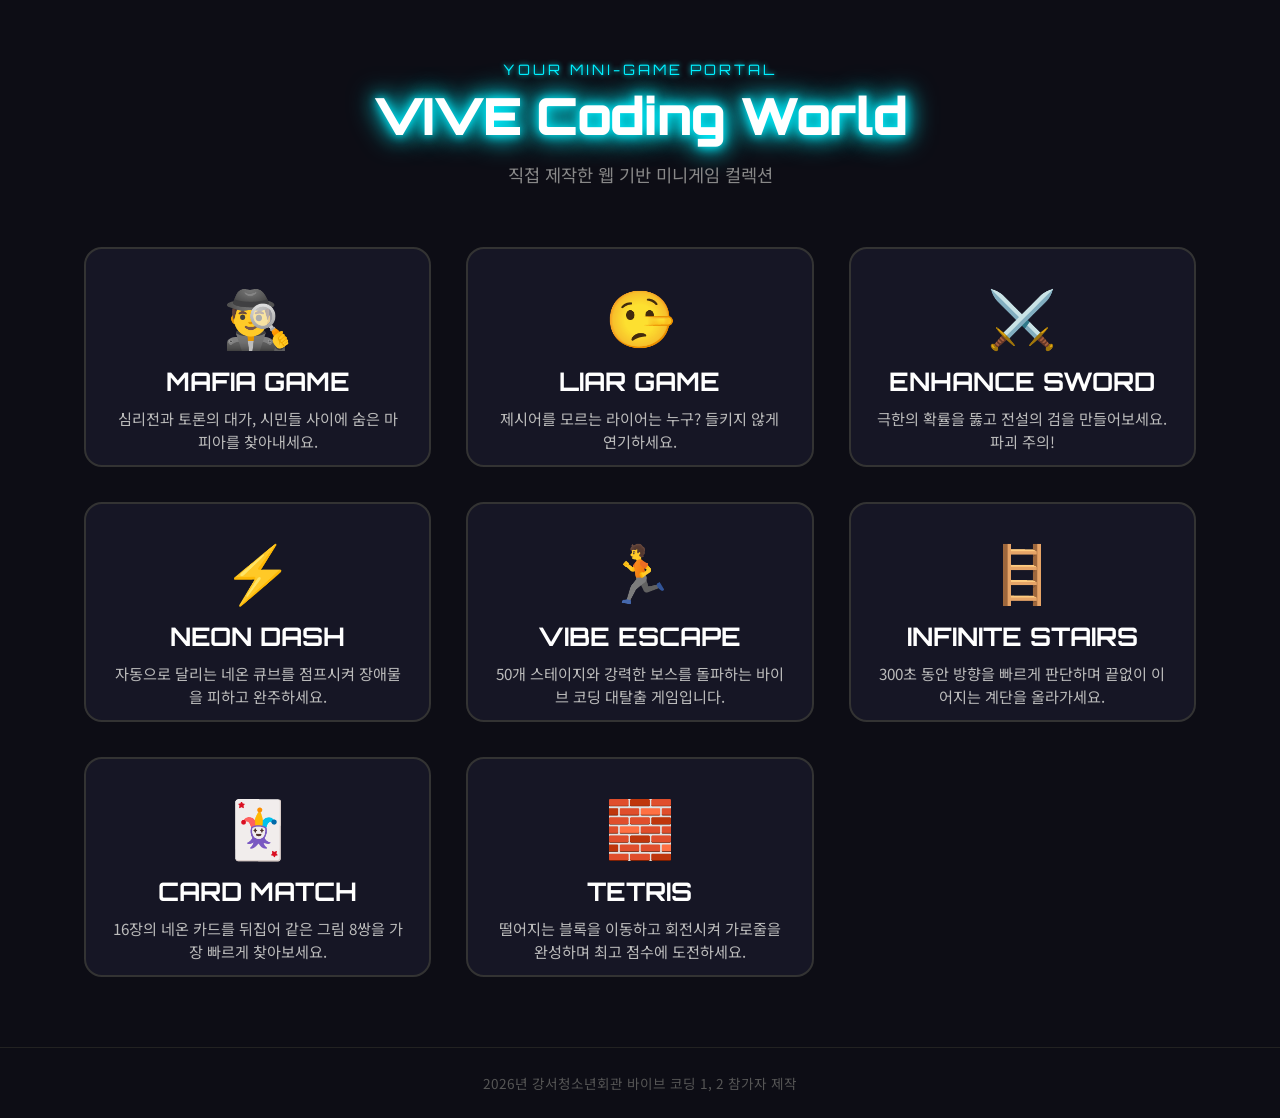
==== index.html @ 52a8bf23 "Add Tetris arcade card" ====
<!DOCTYPE html>
<html lang="ko">
<head>
    <meta charset="UTF-8">
    <meta name="viewport" content="width=device-width, initial-scale=1.0">
    <title>VIVE Coding World - 미니게임 아케이드</title>
    <!-- 구글 폰트 (네온/사이버펑크 스타일에 어울림) -->
    <link href="https://fonts.googleapis.com/css2?family=Orbitron:wght@500;900&family=Noto+Sans+KR:wght@400;700&display=swap" rel="stylesheet">
    <style>
        :root {
            --bg-color: #0d0d15;
            --text-color: #ffffff;
            --neon-primary: #00f0ff; /* 청록색 네온 */
            --neon-secondary: #ff0055; /* 핑크색 네온 */
            --card-bg: #161625;
            --border-color: #333;
        }

        * {
            box-sizing: border-box;
            margin: 0;
            padding: 0;
            user-select: none; /* 텍스트 선택 방지 */
        }

        body {
            background-color: var(--bg-color);
            color: var(--text-color);
            font-family: 'Noto Sans KR', sans-serif;
            margin: 0;
            padding: 0;
            display: flex;
            flex-direction: column;
            align-items: center;
            min-height: 100vh;
        }

        header {
            margin-top: 60px;
            margin-bottom: 40px;
            text-align: center;
        }

        header p.brand {
            font-family: 'Orbitron', sans-serif;
            font-size: 0.9rem;
            color: var(--neon-primary);
            letter-spacing: 3px;
            text-shadow: 0 0 5px var(--neon-primary);
            margin-bottom: 5px;
        }

        h1 {
            font-family: 'Orbitron', sans-serif;
            font-size: 3.2rem;
            font-weight: 900;
            color: white;
            text-shadow: 0 0 10px var(--neon-primary), 0 0 20px var(--neon-primary), 0 0 30px var(--neon-primary);
            margin: 0;
            letter-spacing: -1px;
        }

        .subtitle {
            color: #888;
            font-size: 1.1rem;
            margin-top: 15px;
            font-weight: 400;
        }

        /* 게임 리스트 컨테이너 */
        .game-container {
            display: grid;
            grid-template-columns: repeat(auto-fit, minmax(300px, 1fr));
            gap: 35px;
            width: 90%;
            max-width: 1200px;
            padding: 20px;
            margin-bottom: 50px;
        }

        /* 게임 선택 카드 스타일 */
        .game-card {
            background-color: var(--card-bg);
            border: 2px solid var(--border-color);
            border-radius: 18px;
            padding: 25px;
            text-align: center;
            transition: all 0.3s cubic-bezier(0.25, 0.46, 0.45, 0.94);
            cursor: pointer;
            text-decoration: none; /* 링크 밑줄 제거 */
            color: inherit;
            display: flex;
            flex-direction: column;
            justify-content: space-between;
            height: 220px; /* 카드 높이 통일 */
            position: relative;
            overflow: hidden;
        }

        /* 카드 호버 효과 (네온 Primary) */
        .game-card:hover {
            transform: translateY(-10px);
            border-color: var(--neon-primary);
            box-shadow: 0 10px 20px rgba(0, 240, 255, 0.3);
        }

        /* 특정 카드에 다른 네온 색상을 주고 싶을 때 (.secondary 클래스 사용) */
        .game-card.secondary:hover {
            border-color: var(--neon-secondary);
            box-shadow: 0 10px 20px rgba(255, 0, 85, 0.3);
        }

        .game-icon {
            font-size: 3.5rem;
            margin-bottom: 10px;
        }

        .game-title {
            font-family: 'Orbitron', sans-serif;
            font-size: 1.6rem;
            font-weight: 700;
            margin: 10px 0;
            color: white;
        }

        .game-desc {
            font-size: 0.95rem;
            color: #bbb;
            margin-bottom: 20px;
            flex-grow: 1; /* 설명 부문이 남은 공간 채움 */
            line-height: 1.5;
        }

        .play-btn {
            background: transparent;
            border: 1px solid var(--neon-primary);
            color: var(--neon-primary);
            padding: 12px 24px;
            border-radius: 6px;
            font-weight: bold;
            font-family: 'Orbitron', sans-serif;
            font-size: 0.9rem;
            letter-spacing: 1px;
            transition: all 0.3s ease;
        }

        .game-card:hover .play-btn {
            background-color: var(--neon-primary);
            color: #000;
            box-shadow: 0 0 10px var(--neon-primary);
        }
        
        /* secondary 색상 버튼 스타일 */
        .game-card.secondary .play-btn {
            border-color: var(--neon-secondary);
            color: var(--neon-secondary);
        }
        .game-card.secondary:hover .play-btn {
            background-color: var(--neon-secondary);
            color: #fff;
            box-shadow: 0 0 10px var(--neon-secondary);
        }

        footer {
            margin-top: auto; /* 하단 고정 */
            padding: 25px;
            color: #555;
            font-size: 0.85rem;
            border-top: 1px solid #222;
            width: 100%;
            text-align: center;
        }
        
        footer a {
            color: #777;
            text-decoration: none;
        }
        footer a:hover {
            color: var(--neon-primary);
        }
    </style>
</head>
<body>

    <header>
        <p class="brand">YOUR MINI-GAME PORTAL</p>
        <h1>VIVE Coding World</h1>
        <div class="subtitle">직접 제작한 웹 기반 미니게임 컬렉션</div>
    </header>

    <main class="game-container">
        <!-- 게임 카드 1: 마피아 게임 -->
        <!-- href 경로: 'games/폴더명/index.html' 구조로 상대 경로 지정 -->
        <a href="games/mafia/index.html" class="game-card">
            <div class="game-content">
                <div class="game-icon">🕵️‍♂️</div>
                <div class="game-title">MAFIA GAME</div>
                <div class="game-desc">심리전과 토론의 대가, 시민들 사이에 숨은 마피아를 찾아내세요.</div>
            </div>
            <button class="play-btn">PLAY NOW</button>
        </a>

        <!-- 게임 카드 2: 라이어 게임 -->
        <!-- secondary 클래스를 추가하여 호버 시 핑크색 네온 효과 -->
        <a href="games/liar/index.html" class="game-card secondary">
            <div class="game-content">
                <div class="game-icon">🤥</div>
                <div class="game-title">LIAR GAME</div>
                <div class="game-desc">제시어를 모르는 라이어는 누구? 들키지 않게 연기하세요.</div>
            </div>
            <button class="play-btn">PLAY NOW</button>
        </a>

        <!-- 게임 카드 3: 검 강화하기 -->
        <a href="games/sword/index.html" class="game-card">
            <div class="game-content">
                <div class="game-icon">⚔️</div>
                <div class="game-title">ENHANCE SWORD</div>
                <div class="game-desc">극한의 확률을 뚫고 전설의 검을 만들어보세요. 파괴 주의!</div>
            </div>
            <button class="play-btn">PLAY NOW</button>
        </a>
        
        <!-- 게임 카드 4: 네온 대시 -->
        <a href="games/geometry_dash/index.html" class="game-card secondary">
            <div class="game-content">
                <div class="game-icon">⚡</div>
                <div class="game-title">NEON DASH</div>
                <div class="game-desc">자동으로 달리는 네온 큐브를 점프시켜 장애물을 피하고 완주하세요.</div>
            </div>
            <button class="play-btn">PLAY NOW</button>
        </a>

        <!-- 게임 카드 5: 바이브 코딩 대탈출 -->
        <a href="https://dkrnahs515-stack.github.io/gsyouth-exit-/" class="game-card" target="_blank" rel="noopener">
            <div class="game-content">
                <div class="game-icon">🏃</div>
                <div class="game-title">VIBE ESCAPE</div>
                <div class="game-desc">50개 스테이지와 강력한 보스를 돌파하는 바이브 코딩 대탈출 게임입니다.</div>
            </div>
            <button class="play-btn">PLAY NOW</button>
        </a>

        <!-- 게임 카드 6: 무한의 계단 -->
        <a href="games/infinite_stairs/index.html" class="game-card secondary">
            <div class="game-content">
                <div class="game-icon">🪜</div>
                <div class="game-title">INFINITE STAIRS</div>
                <div class="game-desc">300초 동안 방향을 빠르게 판단하며 끝없이 이어지는 계단을 올라가세요.</div>
            </div>
            <button class="play-btn">PLAY NOW</button>
        </a>

        <!-- 게임 카드 7: 카드 짝 맞추기 -->
        <a href="games/memory_match/index.html" class="game-card">
            <div class="game-content">
                <div class="game-icon">🃏</div>
                <div class="game-title">CARD MATCH</div>
                <div class="game-desc">16장의 네온 카드를 뒤집어 같은 그림 8쌍을 가장 빠르게 찾아보세요.</div>
            </div>
            <button class="play-btn">PLAY NOW</button>
        </a>

        <!-- 게임 카드 8: 테트리스 -->
        <a href="games/tetris/index.html" class="game-card secondary">
            <div class="game-content">
                <div class="game-icon">🧱</div>
                <div class="game-title">TETRIS</div>
                <div class="game-desc">떨어지는 블록을 이동하고 회전시켜 가로줄을 완성하며 최고 점수에 도전하세요.</div>
            </div>
            <button class="play-btn">PLAY NOW</button>
        </a>

        <!-- 나중에 게임을 추가하려면 위 <a> 태그 블록을 복사해서 경로와 내용을 수정하면 됩니다. -->
    </main>

    <footer>
        <p>2026년 강서청소년회관 바이브 코딩 1, 2 참가자 제작</p>
    </footer>

</body>
</html>
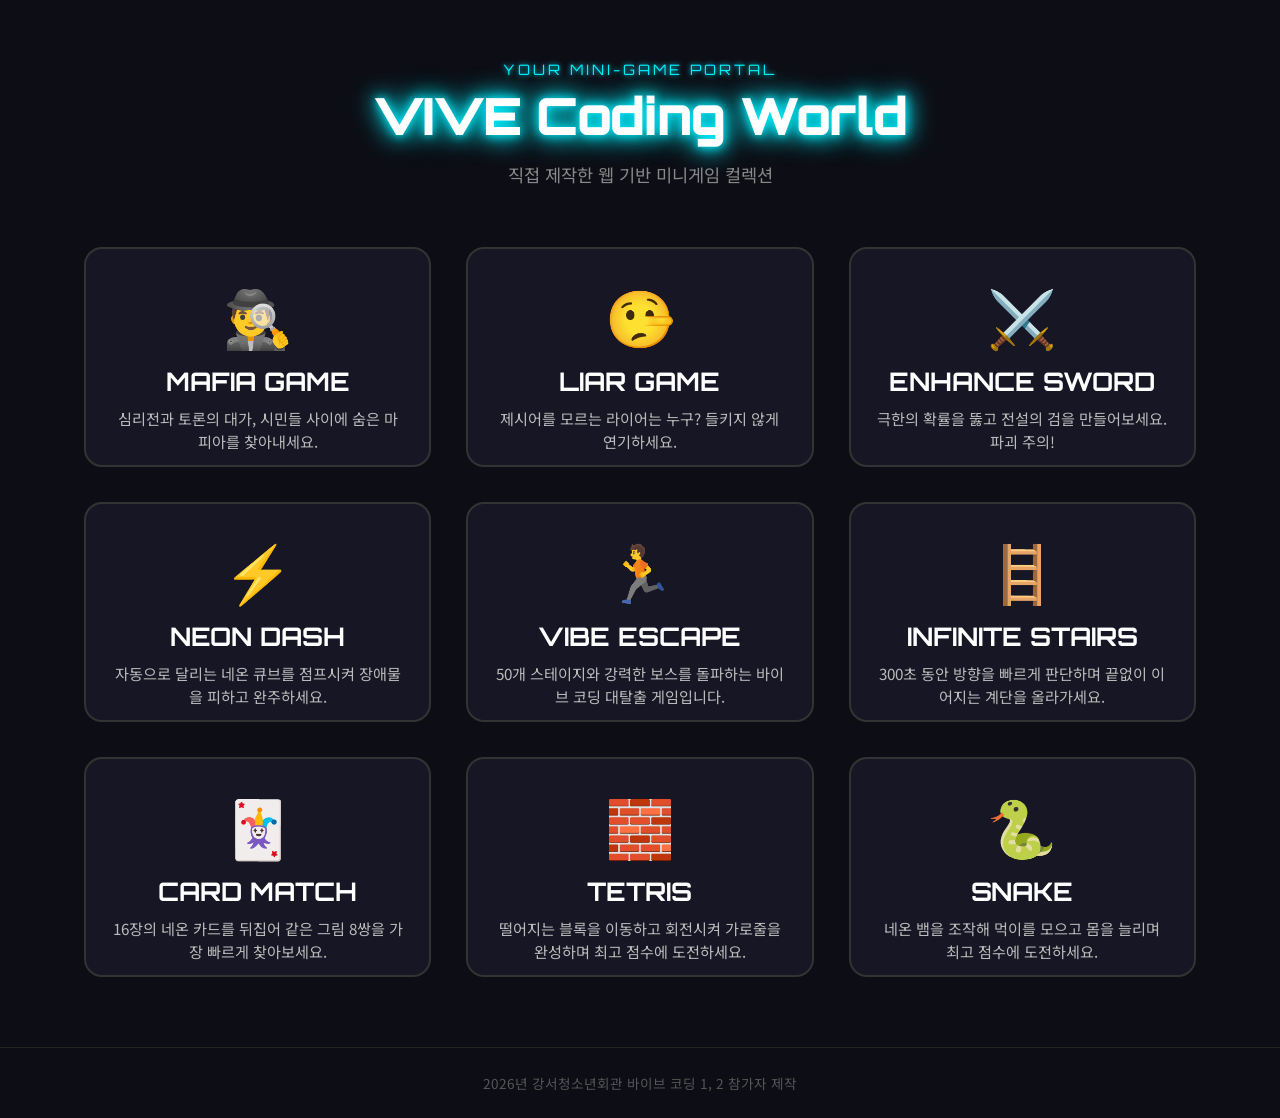
==== commit 55bc3bd5: "Add Snake arcade card" ====
--- a/index.html
+++ b/index.html
@@ -271,6 +271,16 @@
             <button class="play-btn">PLAY NOW</button>
         </a>
 
+        <!-- 게임 카드 9: 스네이크 -->
+        <a href="games/snake/index.html" class="game-card">
+            <div class="game-content">
+                <div class="game-icon">🐍</div>
+                <div class="game-title">SNAKE</div>
+                <div class="game-desc">네온 뱀을 조작해 먹이를 모으고 몸을 늘리며 최고 점수에 도전하세요.</div>
+            </div>
+            <button class="play-btn">PLAY NOW</button>
+        </a>
+
         <!-- 나중에 게임을 추가하려면 위 <a> 태그 블록을 복사해서 경로와 내용을 수정하면 됩니다. -->
     </main>
 
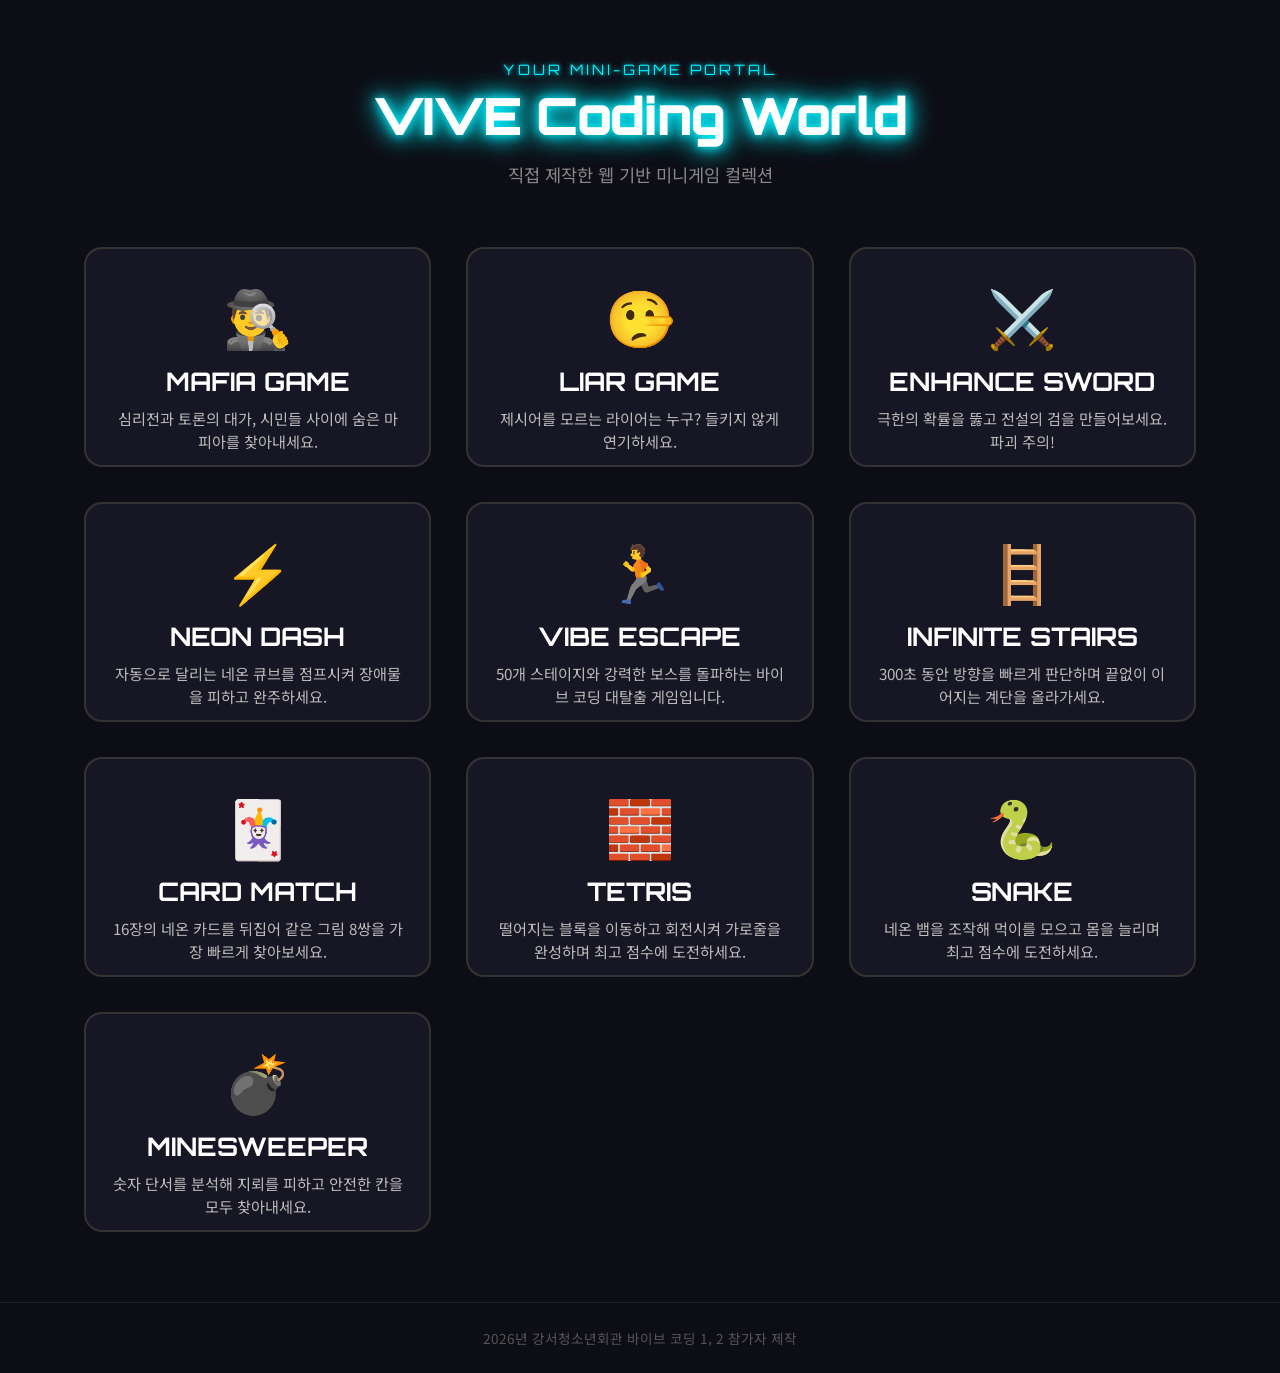
==== commit 9ef9756a: "Add Minesweeper arcade card" ====
--- a/index.html
+++ b/index.html
@@ -281,6 +281,16 @@
             <button class="play-btn">PLAY NOW</button>
         </a>
 
+        <!-- 게임 카드 10: 지뢰찾기 -->
+        <a href="games/minesweeper/index.html" class="game-card secondary">
+            <div class="game-content">
+                <div class="game-icon">💣</div>
+                <div class="game-title">MINESWEEPER</div>
+                <div class="game-desc">숫자 단서를 분석해 지뢰를 피하고 안전한 칸을 모두 찾아내세요.</div>
+            </div>
+            <button class="play-btn">PLAY NOW</button>
+        </a>
+
         <!-- 나중에 게임을 추가하려면 위 <a> 태그 블록을 복사해서 경로와 내용을 수정하면 됩니다. -->
     </main>
 
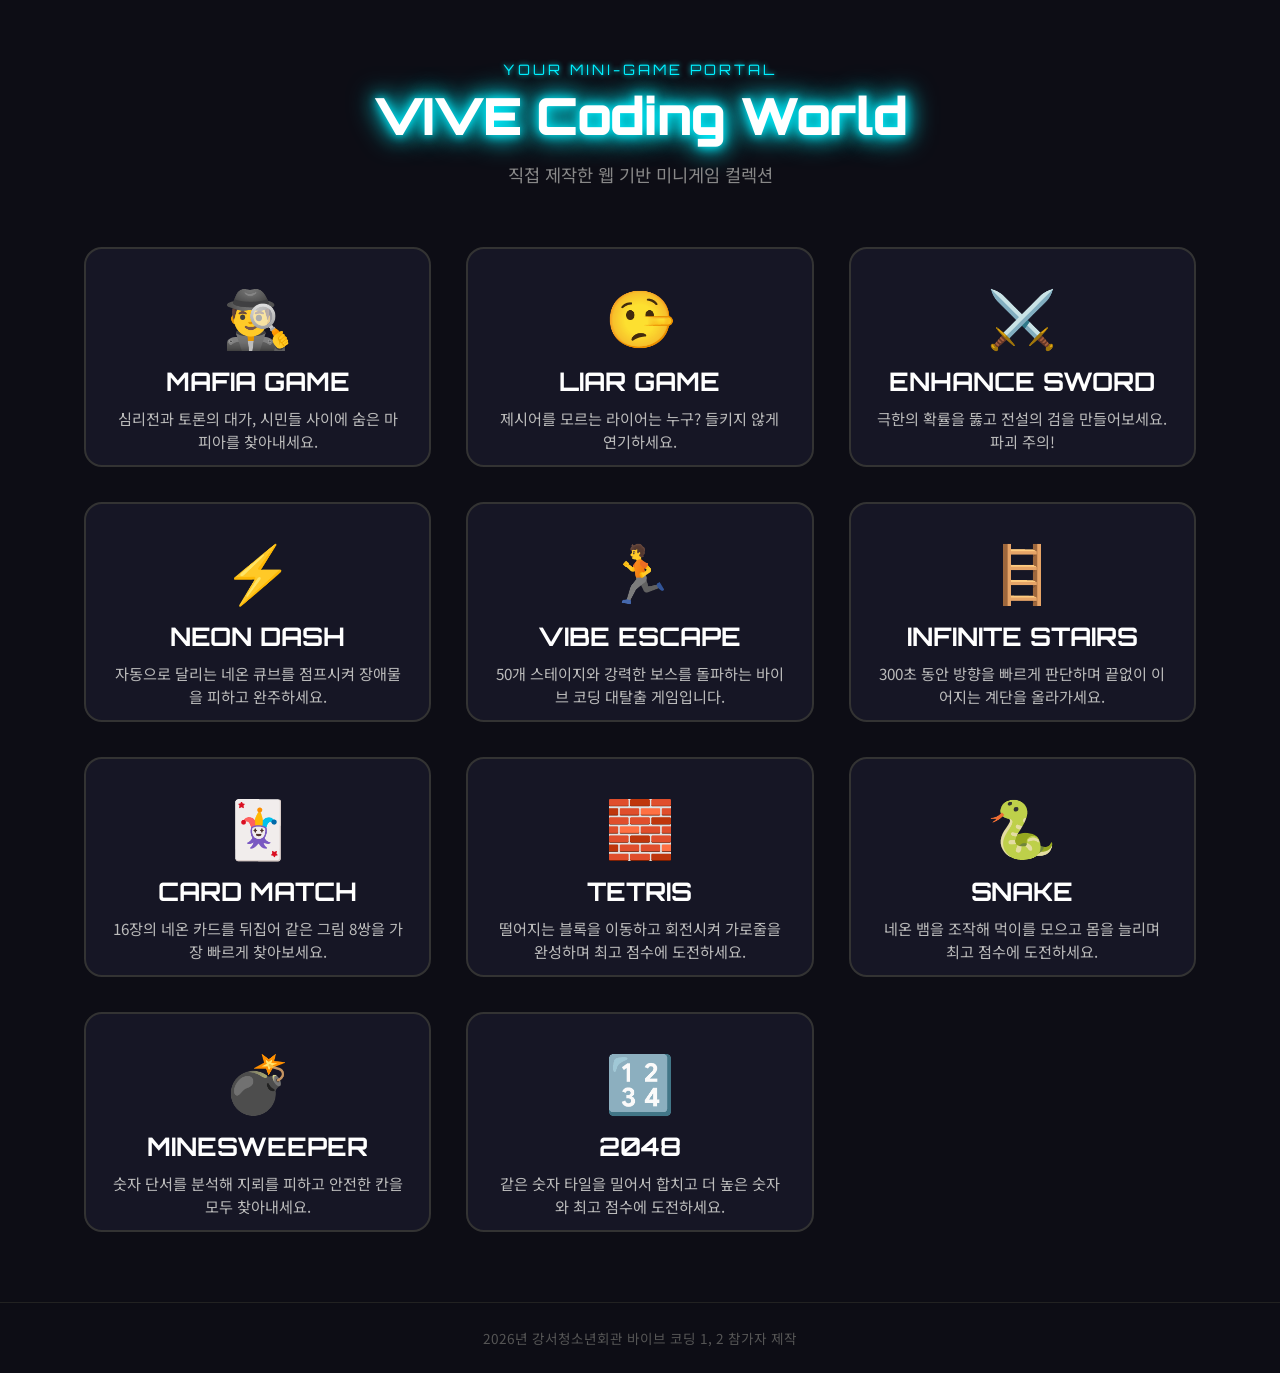
==== commit f1a81877: "Add 2048 arcade card" ====
--- a/index.html
+++ b/index.html
@@ -291,6 +291,16 @@
             <button class="play-btn">PLAY NOW</button>
         </a>
 
+        <!-- 게임 카드 11: 2048 -->
+        <a href="games/2048/index.html" class="game-card">
+            <div class="game-content">
+                <div class="game-icon">🔢</div>
+                <div class="game-title">2048</div>
+                <div class="game-desc">같은 숫자 타일을 밀어서 합치고 더 높은 숫자와 최고 점수에 도전하세요.</div>
+            </div>
+            <button class="play-btn">PLAY NOW</button>
+        </a>
+
         <!-- 나중에 게임을 추가하려면 위 <a> 태그 블록을 복사해서 경로와 내용을 수정하면 됩니다. -->
     </main>
 
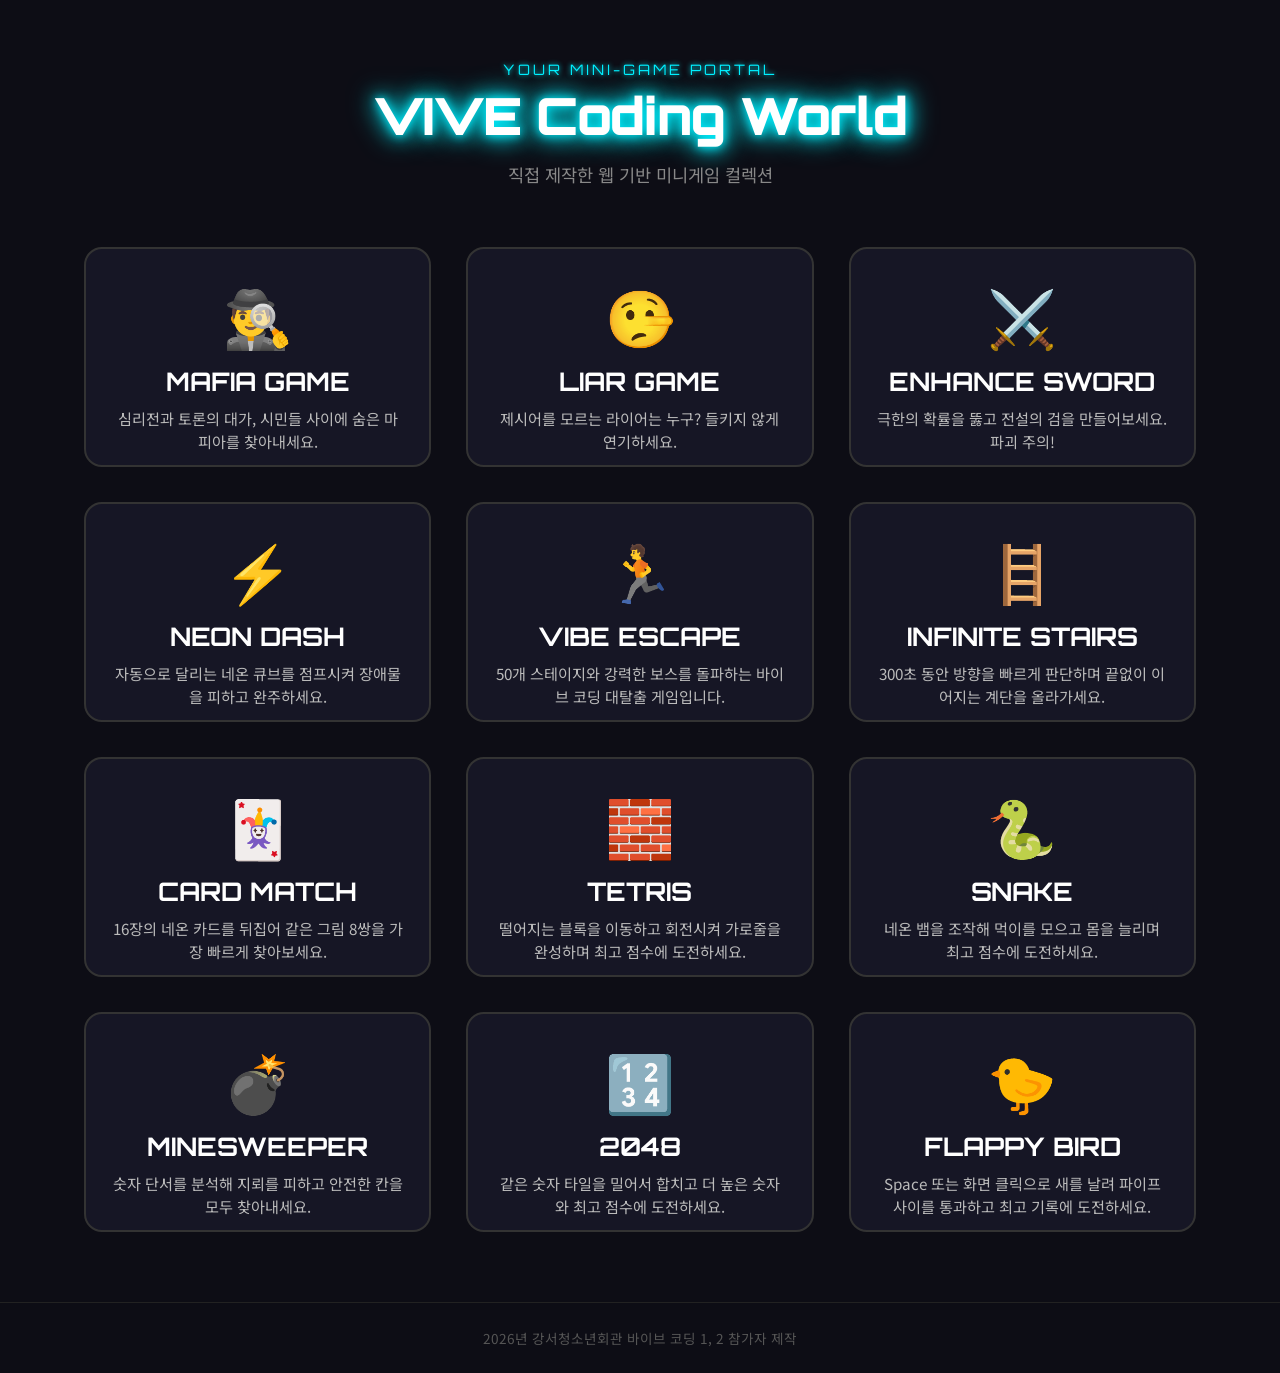
==== commit 2b405980: "Add Flappy Bird arcade card" ====
--- a/index.html
+++ b/index.html
@@ -301,6 +301,16 @@
             <button class="play-btn">PLAY NOW</button>
         </a>
 
+        <!-- 게임 카드 12: 플래피 버드 -->
+        <a href="games/flappy_bird/index.html" class="game-card secondary">
+            <div class="game-content">
+                <div class="game-icon">🐤</div>
+                <div class="game-title">FLAPPY BIRD</div>
+                <div class="game-desc">Space 또는 화면 클릭으로 새를 날려 파이프 사이를 통과하고 최고 기록에 도전하세요.</div>
+            </div>
+            <button class="play-btn">PLAY NOW</button>
+        </a>
+
         <!-- 나중에 게임을 추가하려면 위 <a> 태그 블록을 복사해서 경로와 내용을 수정하면 됩니다. -->
     </main>
 
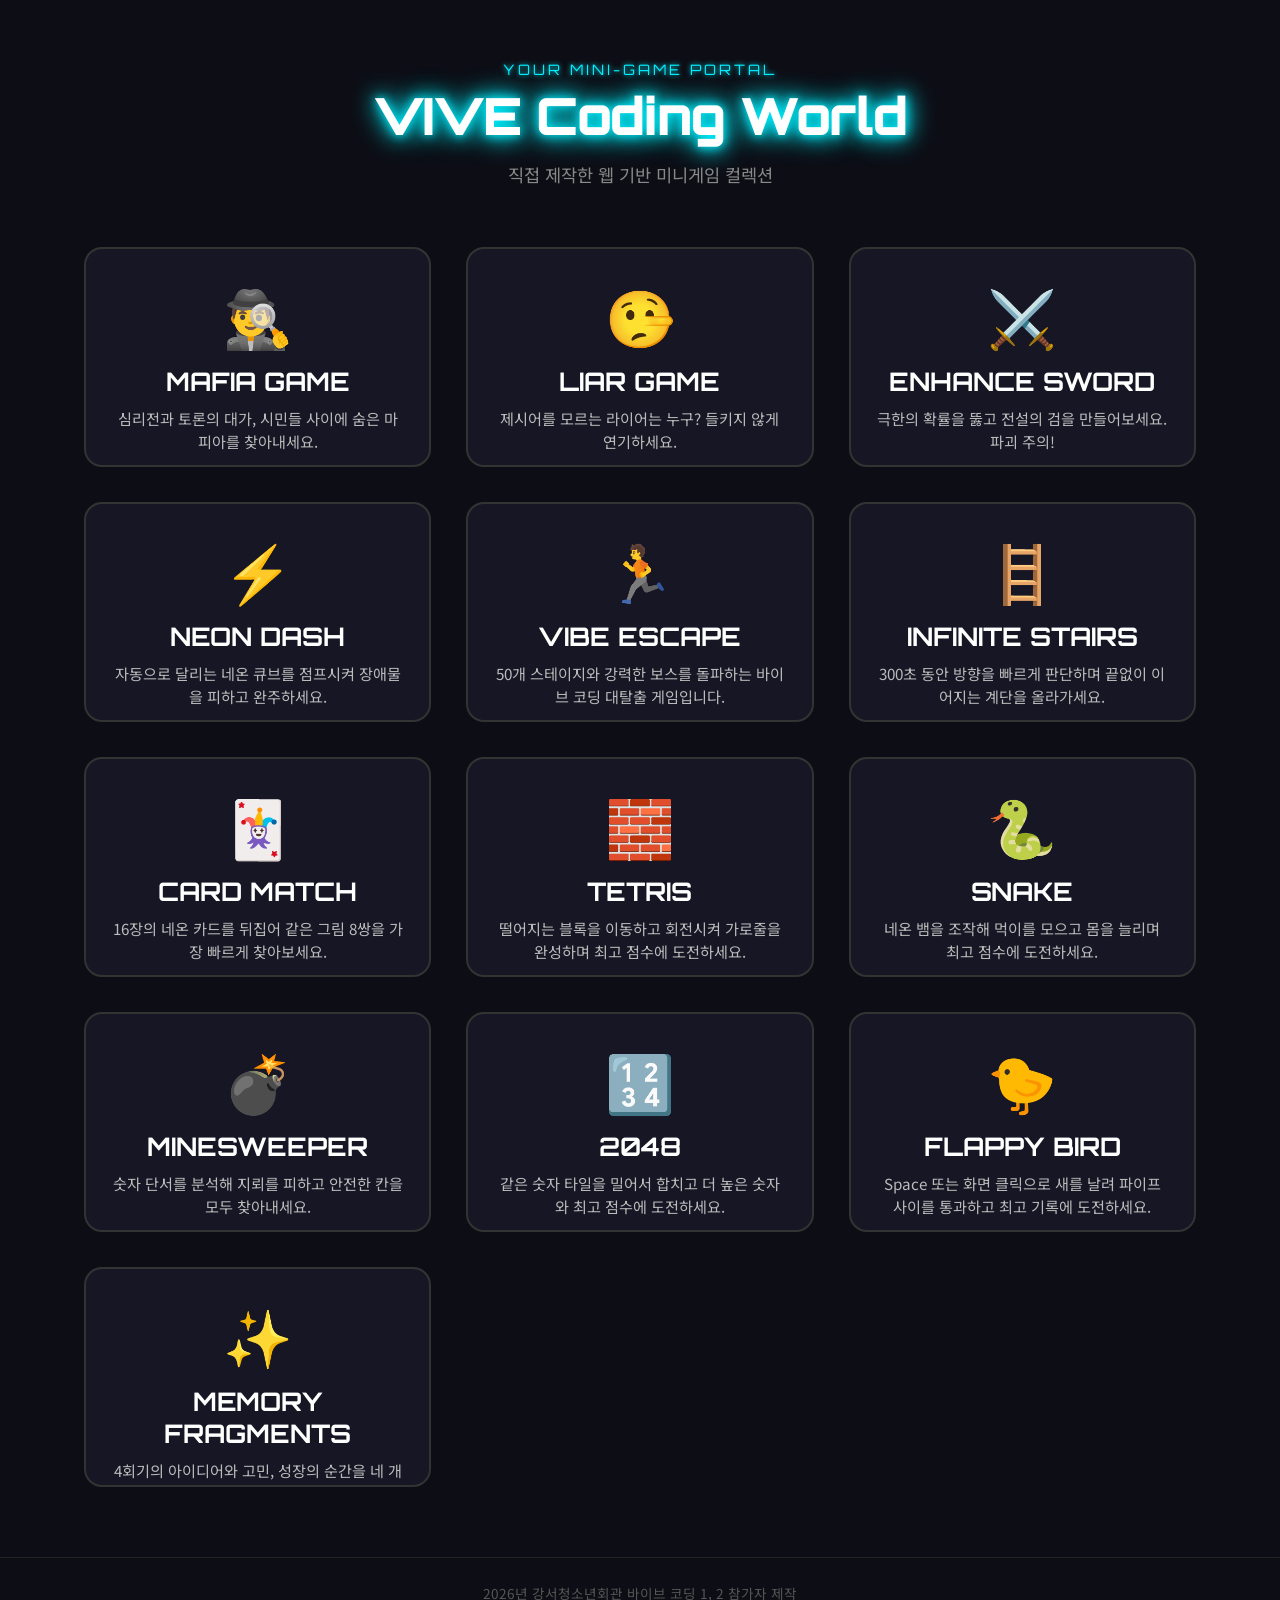
==== commit 8d7e5a1a: "feat: 메인에 기억의 조각 카드 추가" ====
--- a/index.html
+++ b/index.html
@@ -311,6 +311,16 @@
             <button class="play-btn">PLAY NOW</button>
         </a>
 
+        <!-- 게임 카드 13: 코딩 월드 — 기억의 조각 -->
+        <a href="games/memory_fragments/index.html" class="game-card">
+            <div class="game-content">
+                <div class="game-icon">✨</div>
+                <div class="game-title">MEMORY FRAGMENTS</div>
+                <div class="game-desc">4회기의 아이디어와 고민, 성장의 순간을 네 개의 기억 구역에서 만나보세요.</div>
+            </div>
+            <button class="play-btn">EXPLORE NOW</button>
+        </a>
+
         <!-- 나중에 게임을 추가하려면 위 <a> 태그 블록을 복사해서 경로와 내용을 수정하면 됩니다. -->
     </main>
 
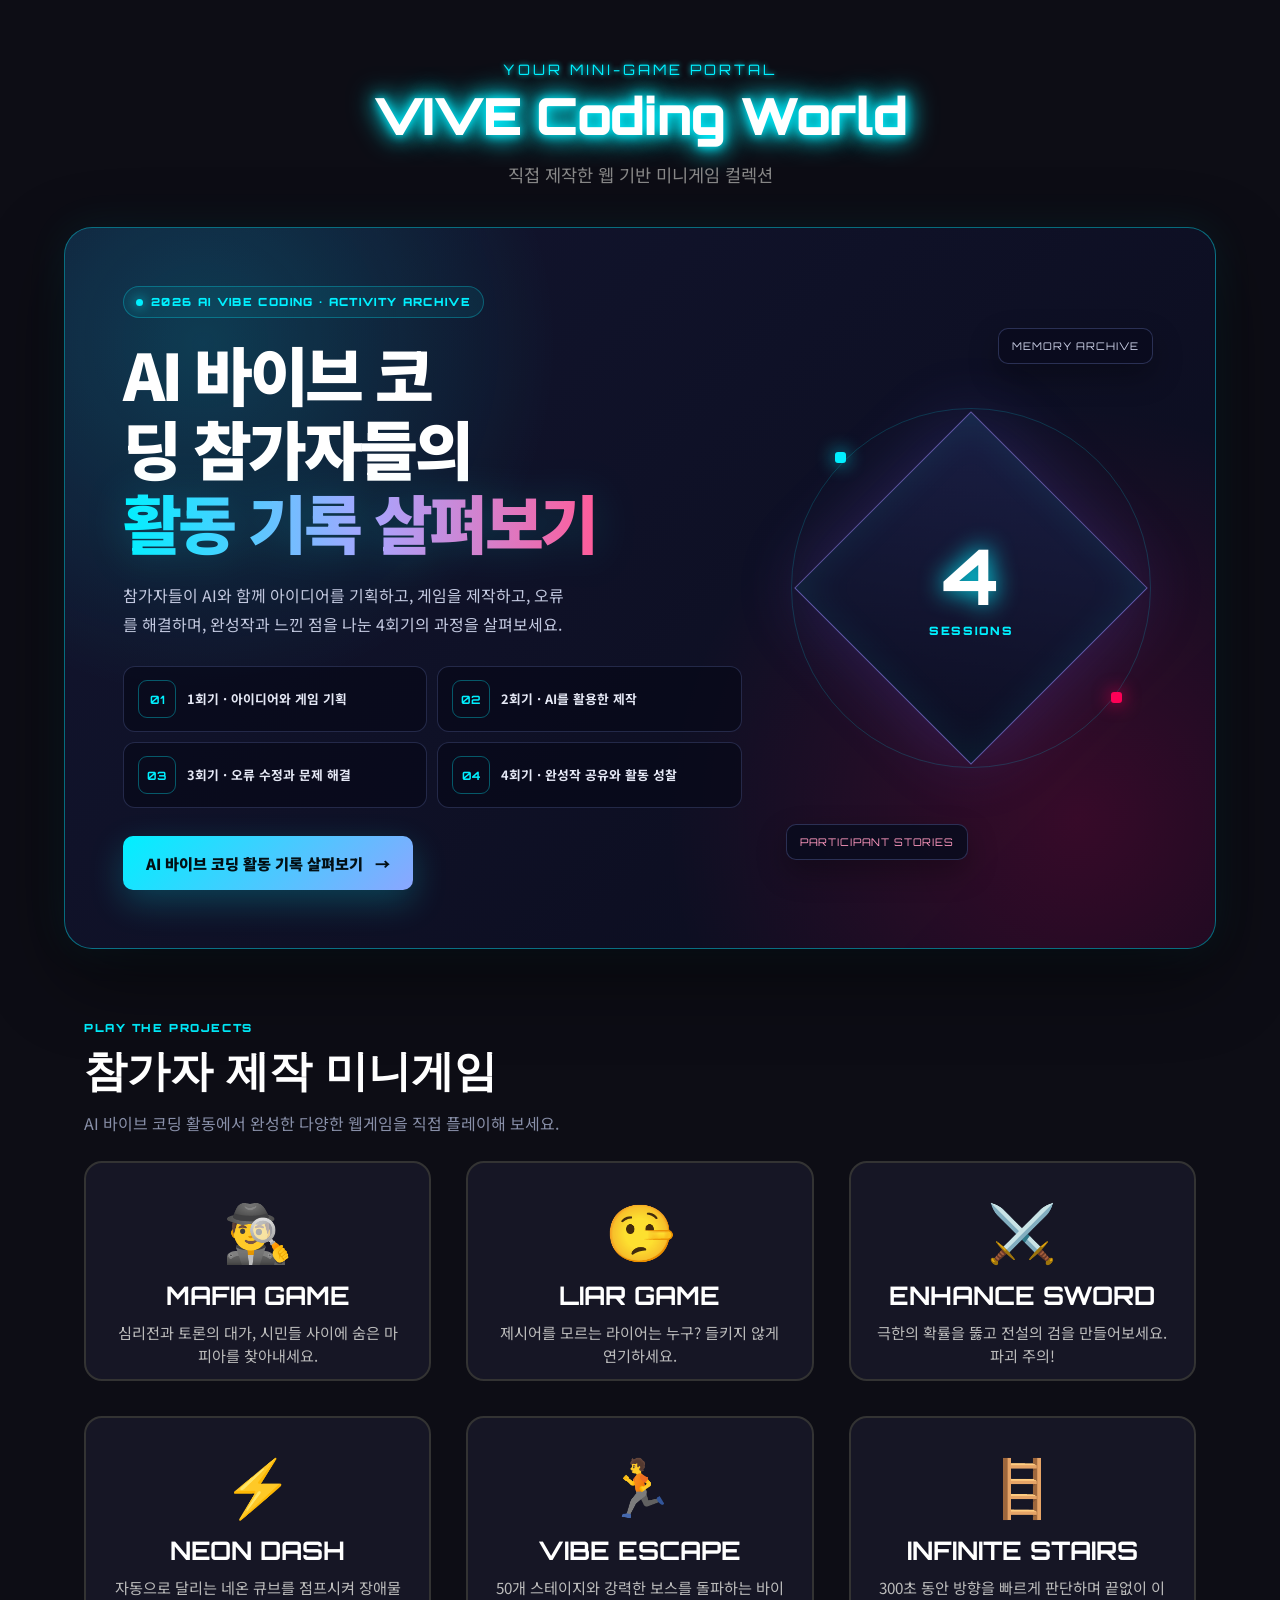
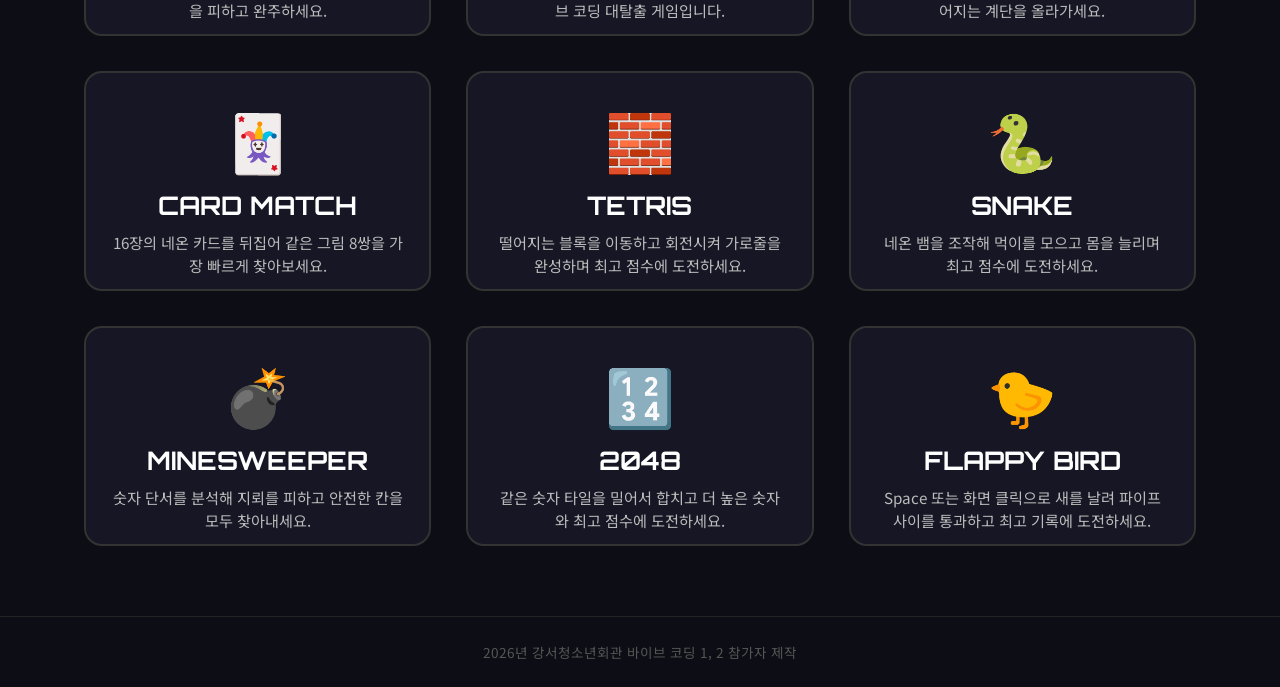
==== commit 0d5b24a1: "feat: 활동 기록을 메인 대표 영역으로 배치" ====
--- a/index.html
+++ b/index.html
@@ -66,6 +66,264 @@
             margin-top: 15px;
             font-weight: 400;
         }
+
+        /* AI 바이브 코딩 활동 기록 대표 영역 */
+        .featured-archive {
+            position: relative;
+            display: grid;
+            grid-template-columns: minmax(0, 1.25fr) minmax(300px, 0.75fr);
+            gap: 44px;
+            width: 90%;
+            max-width: 1200px;
+            margin: 0 auto 72px;
+            padding: clamp(32px, 5vw, 58px);
+            overflow: hidden;
+            border: 1px solid rgba(0, 240, 255, 0.42);
+            border-radius: 28px;
+            background:
+                linear-gradient(135deg, rgba(18, 21, 48, 0.97), rgba(10, 11, 28, 0.98)),
+                var(--card-bg);
+            box-shadow: 0 28px 80px rgba(0, 0, 0, 0.48), 0 0 40px rgba(0, 240, 255, 0.08);
+        }
+
+        .featured-archive::before {
+            position: absolute;
+            inset: 0;
+            content: '';
+            pointer-events: none;
+            background:
+                radial-gradient(circle at 12% 16%, rgba(0, 240, 255, 0.18), transparent 30%),
+                radial-gradient(circle at 88% 82%, rgba(255, 0, 85, 0.18), transparent 35%);
+        }
+
+        .archive-content, .archive-visual {
+            position: relative;
+            z-index: 1;
+        }
+
+        .archive-badge {
+            display: inline-flex;
+            align-items: center;
+            gap: 8px;
+            margin-bottom: 18px;
+            padding: 8px 12px;
+            border: 1px solid rgba(0, 240, 255, 0.28);
+            border-radius: 999px;
+            color: var(--neon-primary);
+            background: rgba(0, 240, 255, 0.07);
+            font-family: 'Orbitron', sans-serif;
+            font-size: 0.7rem;
+            font-weight: 900;
+            letter-spacing: 0.12em;
+        }
+
+        .archive-badge::before {
+            width: 7px;
+            height: 7px;
+            content: '';
+            border-radius: 50%;
+            background: var(--neon-primary);
+            box-shadow: 0 0 12px var(--neon-primary);
+        }
+
+        .featured-archive h2 {
+            max-width: 720px;
+            margin: 0;
+            font-family: 'Noto Sans KR', sans-serif;
+            font-size: clamp(2.1rem, 5vw, 4.15rem);
+            font-weight: 900;
+            line-height: 1.16;
+            letter-spacing: -0.055em;
+            text-wrap: balance;
+        }
+
+        .featured-archive h2 span {
+            color: transparent;
+            background: linear-gradient(90deg, var(--neon-primary), #a8a5ff 52%, #ff5c9a);
+            -webkit-background-clip: text;
+            background-clip: text;
+            filter: drop-shadow(0 0 20px rgba(0, 240, 255, 0.18));
+        }
+
+        .archive-description {
+            max-width: 690px;
+            margin: 22px 0 0;
+            color: #c2c8df;
+            font-size: 1rem;
+            line-height: 1.8;
+            text-wrap: balance;
+        }
+
+        .archive-sessions {
+            display: grid;
+            grid-template-columns: repeat(2, minmax(0, 1fr));
+            gap: 10px;
+            margin: 28px 0;
+        }
+
+        .session-step {
+            display: grid;
+            min-width: 0;
+            padding: 13px 14px;
+            grid-template-columns: auto 1fr;
+            align-items: center;
+            gap: 11px;
+            border: 1px solid rgba(143, 163, 255, 0.2);
+            border-radius: 12px;
+            background: rgba(7, 9, 23, 0.66);
+        }
+
+        .session-step strong {
+            display: grid;
+            width: 38px;
+            height: 38px;
+            place-items: center;
+            border: 1px solid rgba(0, 240, 255, 0.34);
+            border-radius: 9px;
+            color: var(--neon-primary);
+            font-family: 'Orbitron', sans-serif;
+            font-size: 0.72rem;
+        }
+
+        .session-step span {
+            min-width: 0;
+            color: #e5e8f5;
+            font-size: 0.8rem;
+            font-weight: 700;
+            line-height: 1.45;
+        }
+
+        .archive-cta {
+            display: inline-flex;
+            min-height: 54px;
+            padding: 15px 23px;
+            align-items: center;
+            justify-content: center;
+            gap: 12px;
+            border-radius: 10px;
+            color: #031015;
+            background: linear-gradient(135deg, var(--neon-primary), #8ba6ff);
+            box-shadow: 0 12px 34px rgba(0, 240, 255, 0.22);
+            font-size: 0.95rem;
+            font-weight: 900;
+            text-decoration: none;
+            transition: transform 0.2s ease, box-shadow 0.2s ease;
+        }
+
+        .archive-cta:hover {
+            transform: translateY(-3px);
+            box-shadow: 0 16px 42px rgba(0, 240, 255, 0.34);
+        }
+
+        .archive-visual {
+            display: grid;
+            min-height: 390px;
+            place-items: center;
+        }
+
+        .archive-orbit {
+            position: absolute;
+            width: min(100%, 360px);
+            aspect-ratio: 1;
+            border: 1px solid rgba(0, 240, 255, 0.17);
+            border-radius: 50%;
+            animation: archive-spin 24s linear infinite;
+        }
+
+        .archive-orbit::before, .archive-orbit::after {
+            position: absolute;
+            width: 11px;
+            height: 11px;
+            content: '';
+            border-radius: 3px;
+            background: var(--neon-primary);
+            box-shadow: 0 0 18px var(--neon-primary);
+        }
+
+        .archive-orbit::before { top: 12%; left: 12%; }
+        .archive-orbit::after { right: 8%; bottom: 18%; background: var(--neon-secondary); box-shadow: 0 0 18px var(--neon-secondary); }
+
+        .archive-core {
+            position: relative;
+            display: grid;
+            width: min(72%, 250px);
+            aspect-ratio: 1;
+            place-items: center;
+            transform: rotate(45deg);
+            border: 1px solid rgba(159, 137, 255, 0.55);
+            background: linear-gradient(145deg, rgba(26, 31, 69, 0.94), rgba(12, 14, 34, 0.98));
+            box-shadow: 0 0 70px rgba(109, 97, 255, 0.22), inset 0 0 38px rgba(0, 240, 255, 0.08);
+        }
+
+        .archive-core-inner {
+            transform: rotate(-45deg);
+            text-align: center;
+        }
+
+        .archive-core-inner strong {
+            display: block;
+            color: white;
+            font-family: 'Orbitron', sans-serif;
+            font-size: clamp(3rem, 7vw, 4.8rem);
+            line-height: 1;
+            text-shadow: 0 0 24px var(--neon-primary);
+        }
+
+        .archive-core-inner span {
+            display: block;
+            margin-top: 8px;
+            color: var(--neon-primary);
+            font-family: 'Orbitron', sans-serif;
+            font-size: 0.72rem;
+            font-weight: 900;
+            letter-spacing: 0.15em;
+        }
+
+        .archive-stat {
+            position: absolute;
+            padding: 10px 13px;
+            border: 1px solid rgba(143, 163, 255, 0.24);
+            border-radius: 10px;
+            color: #ccd1e7;
+            background: rgba(10, 12, 30, 0.9);
+            box-shadow: 0 12px 30px rgba(0, 0, 0, 0.3);
+            font-family: 'Orbitron', sans-serif;
+            font-size: 0.66rem;
+            letter-spacing: 0.08em;
+        }
+
+        .archive-stat.top { top: 7%; right: 1%; }
+        .archive-stat.bottom { bottom: 5%; left: 0; color: #ff99bf; }
+
+        .arcade-section-heading {
+            width: 90%;
+            max-width: 1200px;
+            margin: 0 auto 4px;
+            padding: 0 20px;
+        }
+
+        .arcade-section-heading p:first-child {
+            margin: 0 0 7px;
+            color: var(--neon-primary);
+            font-family: 'Orbitron', sans-serif;
+            font-size: 0.7rem;
+            font-weight: 900;
+            letter-spacing: 0.14em;
+        }
+
+        .arcade-section-heading h2 {
+            margin: 0;
+            font-family: 'Orbitron', sans-serif;
+            font-size: clamp(1.8rem, 4vw, 2.7rem);
+        }
+
+        .arcade-section-heading .section-copy {
+            margin: 10px 0 0;
+            color: #888fa8;
+            line-height: 1.6;
+        }
+
+        @keyframes archive-spin { to { transform: rotate(360deg); } }
 
         /* 게임 리스트 컨테이너 */
         .game-container {
@@ -178,6 +436,32 @@
         footer a:hover {
             color: var(--neon-primary);
         }
+
+        @media (max-width: 880px) {
+            header { margin-top: 44px; margin-bottom: 32px; }
+            .featured-archive { grid-template-columns: 1fr; gap: 24px; }
+            .archive-visual { min-height: 300px; }
+            .archive-orbit { width: min(75vw, 310px); }
+        }
+
+        @media (max-width: 560px) {
+            h1 { font-size: clamp(2rem, 11vw, 3rem); }
+            .subtitle { font-size: 0.9rem; }
+            .featured-archive { width: calc(100% - 24px); margin-bottom: 52px; padding: 26px 18px; border-radius: 20px; }
+            .featured-archive h2 { font-size: clamp(2rem, 10vw, 2.8rem); }
+            .archive-description { font-size: 0.9rem; }
+            .archive-sessions { grid-template-columns: 1fr; }
+            .archive-cta { width: 100%; padding-inline: 14px; font-size: 0.84rem; text-align: center; }
+            .archive-visual { min-height: 260px; }
+            .archive-stat.top { right: 0; }
+            .archive-stat.bottom { left: 0; }
+            .arcade-section-heading { width: calc(100% - 4px); padding: 0 20px; }
+            .game-container { width: 100%; grid-template-columns: 1fr; gap: 20px; }
+        }
+
+        @media (prefers-reduced-motion: reduce) {
+            *, *::before, *::after { animation-duration: 0.01ms !important; animation-iteration-count: 1 !important; transition-duration: 0.01ms !important; }
+        }
     </style>
 </head>
 <body>
@@ -188,6 +472,40 @@
         <div class="subtitle">직접 제작한 웹 기반 미니게임 컬렉션</div>
     </header>
 
+    <section class="featured-archive" aria-labelledby="featuredArchiveTitle">
+        <div class="archive-content">
+            <p class="archive-badge">2026 AI VIBE CODING · ACTIVITY ARCHIVE</p>
+            <h2 id="featuredArchiveTitle" aria-label="AI 바이브 코딩 참가자들의 활동 기록 살펴보기">AI 바이브 코딩 참가자들의<br><span>활동 기록 살펴보기</span></h2>
+            <p class="archive-description">참가자들이 AI와 함께 아이디어를 기획하고, 게임을 제작하고, 오류를 해결하며, 완성작과 느낀 점을 나눈 4회기의 과정을 살펴보세요.</p>
+
+            <div class="archive-sessions" aria-label="AI 바이브 코딩 4회기 활동 과정">
+                <div class="session-step"><strong>01</strong><span>1회기 · 아이디어와 게임 기획</span></div>
+                <div class="session-step"><strong>02</strong><span>2회기 · AI를 활용한 제작</span></div>
+                <div class="session-step"><strong>03</strong><span>3회기 · 오류 수정과 문제 해결</span></div>
+                <div class="session-step"><strong>04</strong><span>4회기 · 완성작 공유와 활동 성찰</span></div>
+            </div>
+
+            <a class="archive-cta" href="games/memory_fragments/index.html">
+                AI 바이브 코딩 활동 기록 살펴보기 <span aria-hidden="true">→</span>
+            </a>
+        </div>
+
+        <div class="archive-visual" aria-hidden="true">
+            <div class="archive-orbit"></div>
+            <div class="archive-core">
+                <div class="archive-core-inner"><strong>4</strong><span>SESSIONS</span></div>
+            </div>
+            <span class="archive-stat top">MEMORY ARCHIVE</span>
+            <span class="archive-stat bottom">PARTICIPANT STORIES</span>
+        </div>
+    </section>
+
+    <section class="arcade-section-heading" aria-labelledby="arcadeTitle">
+        <p>PLAY THE PROJECTS</p>
+        <h2 id="arcadeTitle">참가자 제작 미니게임</h2>
+        <p class="section-copy">AI 바이브 코딩 활동에서 완성한 다양한 웹게임을 직접 플레이해 보세요.</p>
+    </section>
+
     <main class="game-container">
         <!-- 게임 카드 1: 마피아 게임 -->
         <!-- href 경로: 'games/폴더명/index.html' 구조로 상대 경로 지정 -->
@@ -311,16 +629,6 @@
             <button class="play-btn">PLAY NOW</button>
         </a>
 
-        <!-- 게임 카드 13: 코딩 월드 — 기억의 조각 -->
-        <a href="games/memory_fragments/index.html" class="game-card">
-            <div class="game-content">
-                <div class="game-icon">✨</div>
-                <div class="game-title">MEMORY FRAGMENTS</div>
-                <div class="game-desc">4회기의 아이디어와 고민, 성장의 순간을 네 개의 기억 구역에서 만나보세요.</div>
-            </div>
-            <button class="play-btn">EXPLORE NOW</button>
-        </a>
-
         <!-- 나중에 게임을 추가하려면 위 <a> 태그 블록을 복사해서 경로와 내용을 수정하면 됩니다. -->
     </main>
 
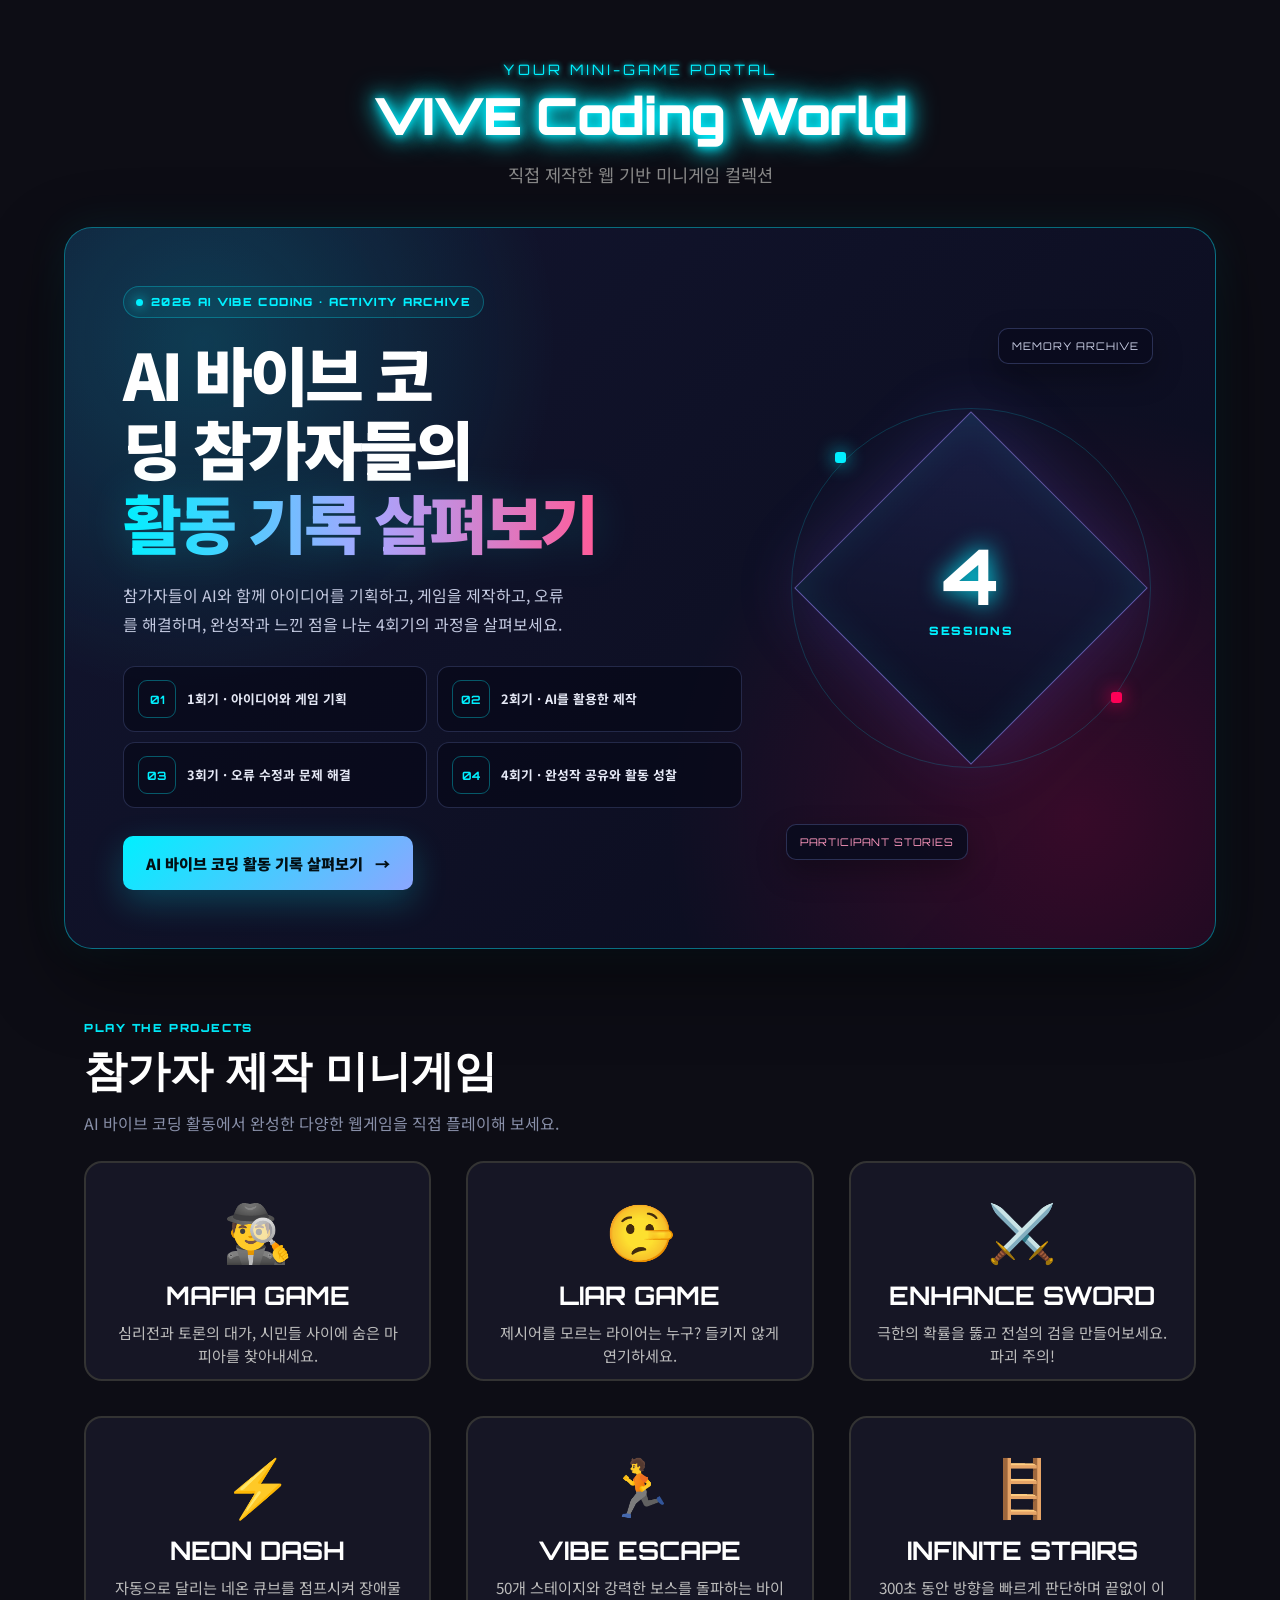
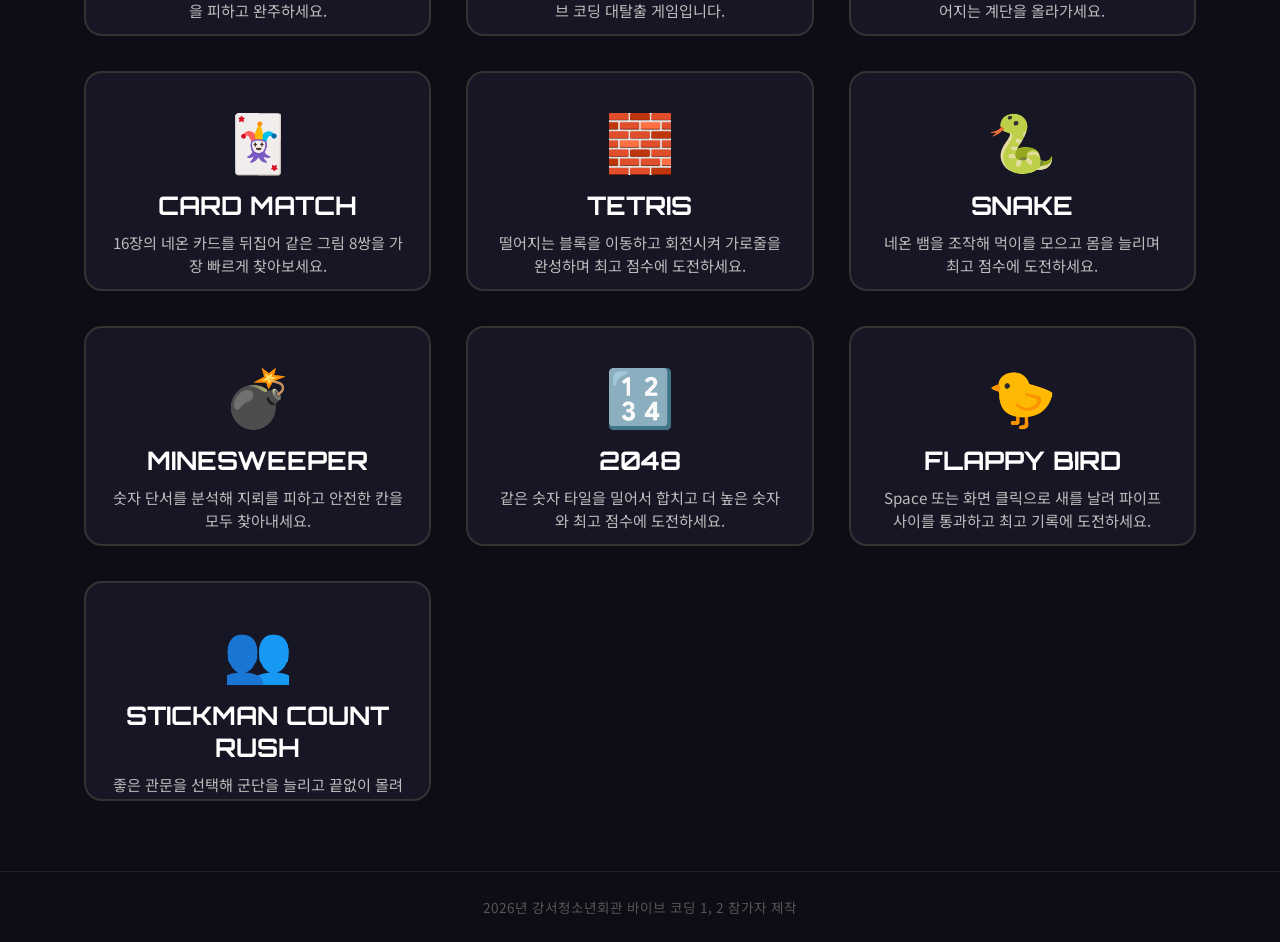
==== commit 096db8cc: "STICKMAN COUNT RUSH 게임과 메인 카드 구현" ====
--- a/index.html
+++ b/index.html
@@ -629,6 +629,16 @@
             <button class="play-btn">PLAY NOW</button>
         </a>
 
+        <!-- 게임 카드 13: 스틱맨 카운트 러시 -->
+        <a href="games/stickman_count_rush/index.html" class="game-card">
+            <div class="game-content">
+                <div class="game-icon">👥</div>
+                <div class="game-title">STICKMAN COUNT RUSH</div>
+                <div class="game-desc">좋은 관문을 선택해 군단을 늘리고 끝없이 몰려오는 적을 돌파하세요.</div>
+            </div>
+            <button class="play-btn">PLAY NOW</button>
+        </a>
+
         <!-- 나중에 게임을 추가하려면 위 <a> 태그 블록을 복사해서 경로와 내용을 수정하면 됩니다. -->
     </main>
 
